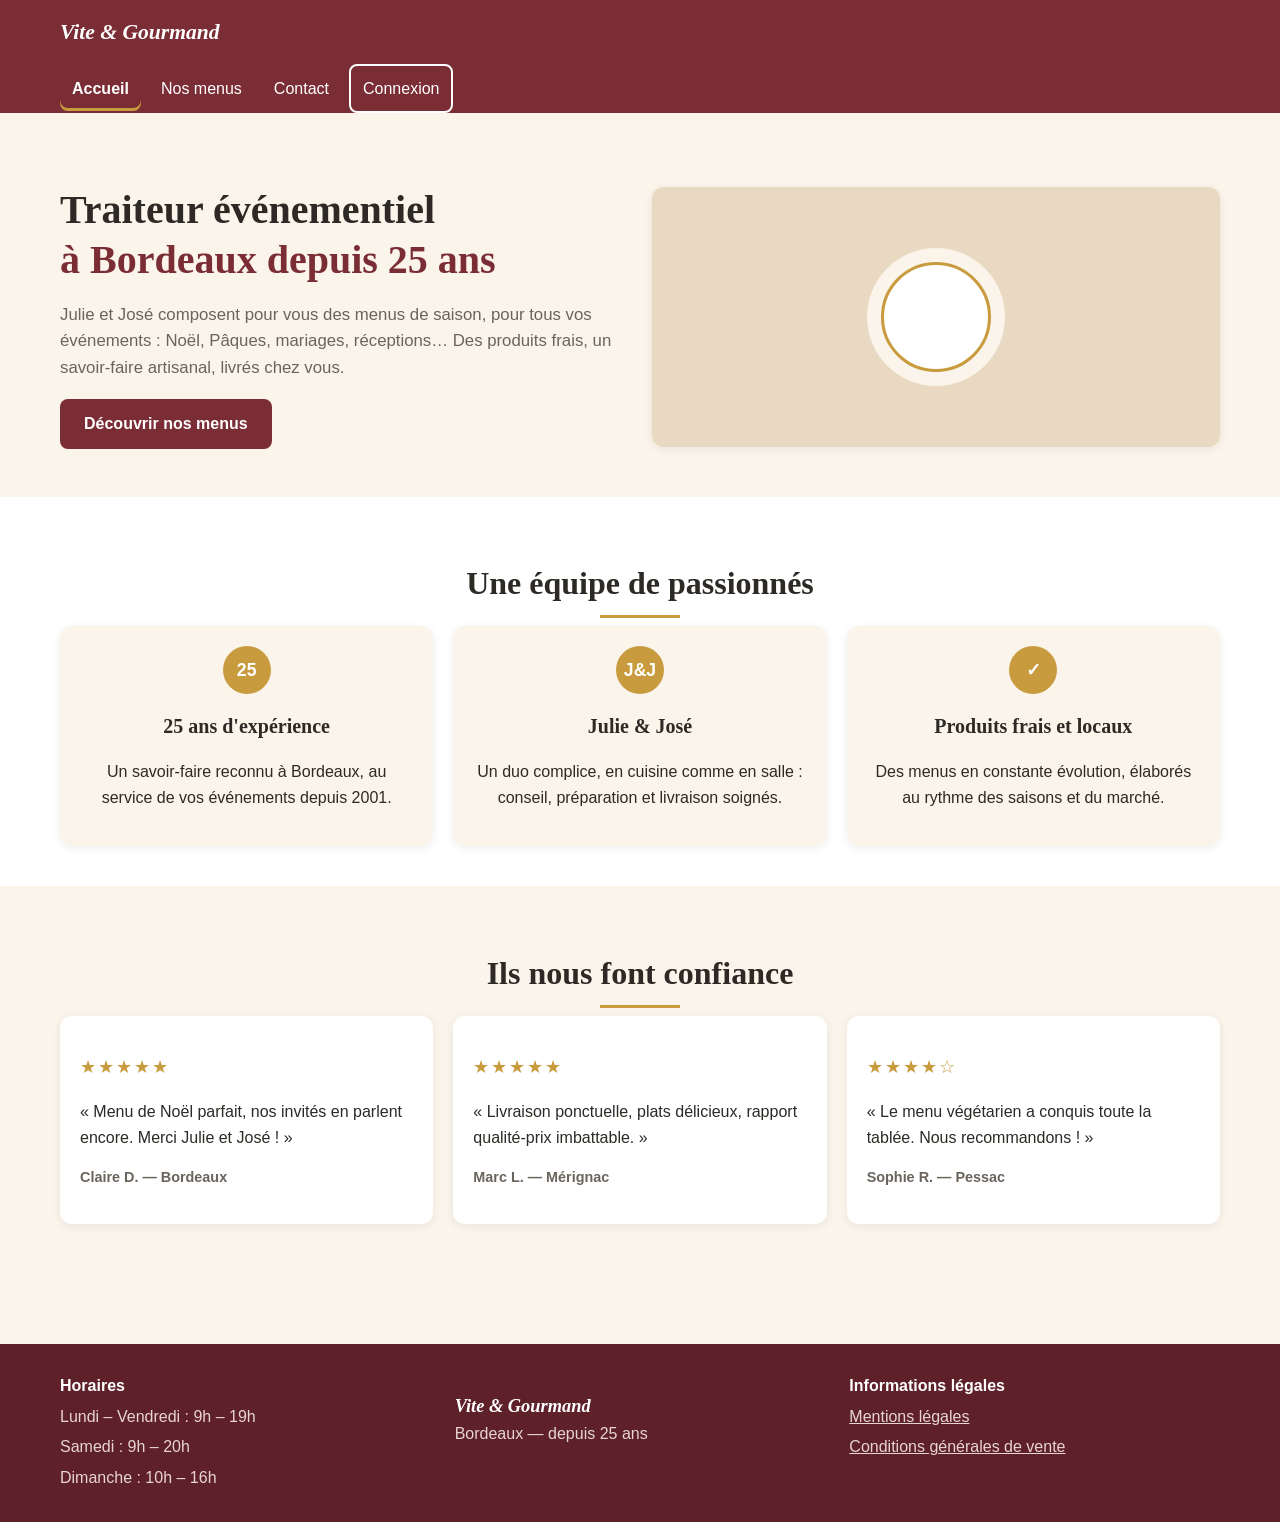
==== frontend/index.html @ def5f4ed "feat: pages accueil, vue globale des menus avec filtres et detail d'un menu" ====
<!DOCTYPE html>
<html lang="fr">
<head>
  <meta charset="UTF-8">
  <meta name="viewport" content="width=device-width, initial-scale=1">
  <meta name="description" content="Vite & Gourmand, traiteur événementiel à Bordeaux depuis 25 ans. Menus de saison pour Noël, Pâques, mariages et réceptions, livrés chez vous.">
  <title>Vite &amp; Gourmand — Traiteur événementiel à Bordeaux</title>
  <link rel="stylesheet" href="assets/css/style.css">
</head>
<body>
  <a class="skip-link" href="#contenu">Aller au contenu principal</a>

  <header class="entete">
    <div class="conteneur">
      <div class="entete__barre">
        <a class="logo" href="index.html">Vite &amp; Gourmand</a>
        <button class="nav__bouton" aria-expanded="false" aria-controls="menu-principal">
          <span></span><span></span><span></span>
          <span class="sr-only">Ouvrir le menu de navigation</span>
        </button>
      </div>
      <nav aria-label="Navigation principale">
        <ul class="nav__liste" id="menu-principal">
          <li><a class="nav__lien" href="index.html" aria-current="page">Accueil</a></li>
          <li><a class="nav__lien" href="menus.html">Nos menus</a></li>
          <li><a class="nav__lien" href="contact.html">Contact</a></li>
          <li><a class="nav__lien nav__connexion" href="connexion.html">Connexion</a></li>
        </ul>
      </nav>
    </div>
  </header>

  <main id="contenu">
    <!-- Présentation de l'entreprise -->
    <section class="hero conteneur" aria-labelledby="titre-hero">
      <div class="hero__texte">
        <h1 id="titre-hero">Traiteur événementiel <span class="accent">à Bordeaux depuis 25 ans</span></h1>
        <p>Julie et José composent pour vous des menus de saison, pour tous vos événements&nbsp;: Noël, Pâques, mariages, réceptions… Des produits frais, un savoir-faire artisanal, livrés chez vous.</p>
        <a class="btn btn--primaire" href="menus.html">Découvrir nos menus</a>
      </div>
      <div class="visuel visuel--assiette" role="img" aria-label="Photo d'un plat signature de la maison (photo à venir)"></div>
    </section>

    <!-- Professionnalisme de l'équipe -->
    <section class="section section--blanche" aria-labelledby="titre-equipe">
      <div class="conteneur">
        <h2 class="titre-section" id="titre-equipe">Une équipe de passionnés</h2>
        <div class="grille grille--3">
          <article class="carte carte--atout">
            <span class="carte__icone" aria-hidden="true">25</span>
            <h3>25 ans d'expérience</h3>
            <p>Un savoir-faire reconnu à Bordeaux, au service de vos événements depuis 2001.</p>
          </article>
          <article class="carte carte--atout">
            <span class="carte__icone" aria-hidden="true">J&amp;J</span>
            <h3>Julie &amp; José</h3>
            <p>Un duo complice, en cuisine comme en salle&nbsp;: conseil, préparation et livraison soignés.</p>
          </article>
          <article class="carte carte--atout">
            <span class="carte__icone" aria-hidden="true">✓</span>
            <h3>Produits frais et locaux</h3>
            <p>Des menus en constante évolution, élaborés au rythme des saisons et du marché.</p>
          </article>
        </div>
      </div>
    </section>

    <!-- Avis clients validés (contenu statique en attendant l'API — Phase 5) -->
    <section class="section" aria-labelledby="titre-avis">
      <div class="conteneur">
        <h2 class="titre-section" id="titre-avis">Ils nous font confiance</h2>
        <div class="grille grille--3" id="liste-avis">
          <article class="carte">
            <p class="avis__note" aria-hidden="true">★★★★★</p>
            <p><span class="sr-only">Note : 5 sur 5. </span>«&nbsp;Menu de Noël parfait, nos invités en parlent encore. Merci Julie et José&nbsp;!&nbsp;»</p>
            <p class="avis__auteur">Claire D. — Bordeaux</p>
          </article>
          <article class="carte">
            <p class="avis__note" aria-hidden="true">★★★★★</p>
            <p><span class="sr-only">Note : 5 sur 5. </span>«&nbsp;Livraison ponctuelle, plats délicieux, rapport qualité-prix imbattable.&nbsp;»</p>
            <p class="avis__auteur">Marc L. — Mérignac</p>
          </article>
          <article class="carte">
            <p class="avis__note" aria-hidden="true">★★★★☆</p>
            <p><span class="sr-only">Note : 4 sur 5. </span>«&nbsp;Le menu végétarien a conquis toute la tablée. Nous recommandons&nbsp;!&nbsp;»</p>
            <p class="avis__auteur">Sophie R. — Pessac</p>
          </article>
        </div>
      </div>
    </section>
  </main>

  <footer class="pied">
    <div class="conteneur pied__grille">
      <section aria-labelledby="pied-horaires">
        <h2 id="pied-horaires">Horaires</h2>
        <ul>
          <li>Lundi – Vendredi&nbsp;: 9h – 19h</li>
          <li>Samedi&nbsp;: 9h – 20h</li>
          <li>Dimanche&nbsp;: 10h – 16h</li>
        </ul>
      </section>
      <section aria-labelledby="pied-marque">
        <h2 id="pied-marque" class="sr-only">Vite &amp; Gourmand</h2>
        <p><span class="logo">Vite &amp; Gourmand</span><br>Bordeaux — depuis 25 ans</p>
      </section>
      <section aria-labelledby="pied-liens">
        <h2 id="pied-liens">Informations légales</h2>
        <ul>
          <li><a href="mentions-legales.html">Mentions légales</a></li>
          <li><a href="cgv.html">Conditions générales de vente</a></li>
        </ul>
      </section>
    </div>
  </footer>

  <script src="assets/js/nav.js"></script>
</body>
</html>
---- frontend/assets/css/style.css ----
/* ============================================================
   Vite & Gourmand — Feuille de style principale
   Charte graphique : docs/charte-graphique.md
   Approche : mobile-first, breakpoints 768px et 1024px
   ============================================================ */

/* ---------- Variables (palette de la charte) ---------- */
:root {
  --bordeaux:        #7B2D35;
  --bordeaux-fonce:  #5E2129;
  --creme:           #FAF4EA;
  --or:              #C99B3F;
  --charbon:         #2D2A26;
  --blanc:           #FFFFFF;
  --succes:          #2E7D32;
  --alerte:          #B3261E;
  --gris-doux:       #6B645C;
  --bordure:         #C9C2B8;
  --ombre:           0 2px 8px rgba(45, 42, 38, 0.08);
  --rayon:           12px;
  --rayon-petit:     8px;
}

/* ---------- Reset léger ---------- */
*, *::before, *::after { box-sizing: border-box; }

body {
  margin: 0;
  font-family: "Lato", Arial, Helvetica, sans-serif;
  font-size: 1rem;
  line-height: 1.6;
  color: var(--charbon);
  background-color: var(--creme);
}

h1, h2, h3 {
  font-family: "Playfair Display", Georgia, "Times New Roman", serif;
  line-height: 1.25;
}

h1 { font-size: 2rem; }
h2 { font-size: 1.6rem; }
h3 { font-size: 1.25rem; }

img { max-width: 100%; height: auto; }

a { color: var(--bordeaux); }
a:hover { color: var(--bordeaux-fonce); }

/* Focus visible sur tous les éléments interactifs (RGAA) */
a:focus-visible,
button:focus-visible,
input:focus-visible,
select:focus-visible,
textarea:focus-visible,
summary:focus-visible {
  outline: 3px solid var(--or);
  outline-offset: 2px;
}

/* ---------- Accessibilité ---------- */
.skip-link {
  position: absolute;
  left: -9999px;
  background: var(--charbon);
  color: var(--blanc);
  padding: 0.75rem 1.25rem;
  z-index: 100;
}
.skip-link:focus {
  left: 1rem;
  top: 1rem;
  color: var(--blanc);
}

.sr-only {
  position: absolute;
  width: 1px;
  height: 1px;
  margin: -1px;
  padding: 0;
  overflow: hidden;
  clip: rect(0 0 0 0);
  white-space: nowrap;
  border: 0;
}

/* ---------- Structure générale ---------- */
.conteneur {
  width: 100%;
  max-width: 1200px;
  margin-inline: auto;
  padding-inline: 1.25rem;
}

main { padding-block: 1.5rem 3rem; }

.section { padding-block: 2.5rem; }
.section--blanche { background: var(--blanc); }

.titre-section {
  text-align: center;
  margin-bottom: 0.5rem;
}
.titre-section::after {
  content: "";
  display: block;
  width: 80px;
  height: 3px;
  margin: 0.75rem auto 0;
  background: var(--or);
}

/* ---------- En-tête et navigation ---------- */
.entete {
  background: var(--bordeaux);
  color: var(--blanc);
}

.entete__barre {
  display: flex;
  align-items: center;
  justify-content: space-between;
  gap: 1rem;
  min-height: 64px;
}

.logo {
  font-family: "Playfair Display", Georgia, serif;
  font-style: italic;
  font-weight: 700;
  font-size: 1.35rem;
  color: var(--blanc);
  text-decoration: none;
}
.logo:hover, .logo:focus { color: var(--blanc); }

.nav__bouton {
  display: inline-flex;
  flex-direction: column;
  gap: 5px;
  background: none;
  border: 0;
  padding: 0.5rem;
  cursor: pointer;
}
.nav__bouton span {
  width: 24px;
  height: 3px;
  border-radius: 2px;
  background: var(--blanc);
}

.nav__liste {
  list-style: none;
  margin: 0;
  padding: 0;
  display: none;
  flex-direction: column;
  gap: 0.25rem;
  padding-bottom: 1rem;
}
.nav__liste.est-ouvert { display: flex; }

.nav__lien {
  display: block;
  padding: 0.6rem 0.75rem;
  color: var(--blanc);
  text-decoration: none;
  border-radius: var(--rayon-petit);
}
.nav__lien:hover, .nav__lien:focus { background: var(--bordeaux-fonce); color: var(--blanc); }
.nav__lien[aria-current="page"] {
  font-weight: 700;
  box-shadow: inset 0 -3px 0 var(--or);
}

.nav__connexion {
  border: 2px solid var(--blanc);
  border-radius: var(--rayon-petit);
  text-align: center;
}

/* ---------- Boutons ---------- */
.btn {
  display: inline-block;
  padding: 0.75rem 1.5rem;
  border: 0;
  border-radius: var(--rayon-petit);
  font-family: inherit;
  font-size: 1rem;
  font-weight: 700;
  text-decoration: none;
  text-align: center;
  cursor: pointer;
}

.btn--primaire {
  background: var(--bordeaux);
  color: var(--blanc);
}
.btn--primaire:hover { background: var(--bordeaux-fonce); color: var(--blanc); }

.btn--secondaire {
  background: transparent;
  color: var(--bordeaux);
  border: 2px solid var(--bordeaux);
}
.btn--secondaire:hover { background: var(--bordeaux); color: var(--blanc); }

.btn--large { width: 100%; }

/* ---------- Hero (accueil) ---------- */
.hero {
  display: grid;
  gap: 1.5rem;
  padding-block: 2rem;
}
.hero h1 { margin: 0; }
.hero h1 .accent { color: var(--bordeaux); display: block; }
.hero__texte p { color: var(--gris-doux); font-size: 1.05rem; }

/* Visuel de substitution en attendant les photos */
.visuel {
  display: grid;
  place-items: center;
  background: #EAD9C2;
  border-radius: var(--rayon);
  box-shadow: var(--ombre);
  min-height: 180px;
}
.visuel--assiette::before {
  content: "";
  width: 110px;
  height: 110px;
  border-radius: 50%;
  background: var(--blanc);
  border: 3px solid var(--or);
  box-shadow: 0 0 0 14px var(--creme);
}

/* ---------- Cartes (équipe, avis, menus) ---------- */
.grille {
  display: grid;
  gap: 1.25rem;
  grid-template-columns: 1fr;
}

.carte {
  background: var(--blanc);
  border-radius: var(--rayon);
  box-shadow: var(--ombre);
  padding: 1.25rem;
}

.carte--atout { background: var(--creme); text-align: center; }
.carte--atout .carte__icone {
  display: inline-grid;
  place-items: center;
  width: 48px;
  height: 48px;
  border-radius: 50%;
  background: var(--or);
  color: var(--blanc);
  font-weight: 700;
  font-size: 1.1rem;
}

.avis__note { color: var(--or); font-size: 1.1rem; letter-spacing: 2px; }
.avis__auteur { color: var(--gris-doux); font-weight: 700; font-size: 0.9rem; }

/* Carte menu */
.carte--menu { padding: 0; overflow: hidden; display: flex; flex-direction: column; }
.carte--menu .visuel { border-radius: var(--rayon) var(--rayon) 0 0; min-height: 140px; }
.carte--menu .visuel--assiette::before { width: 64px; height: 64px; box-shadow: 0 0 0 8px var(--creme); }
.carte--menu .carte__corps { padding: 1.25rem; display: flex; flex-direction: column; gap: 0.6rem; flex: 1; }
.carte--menu h3 { margin: 0; }
.carte--menu .carte__desc { color: var(--gris-doux); font-size: 0.95rem; margin: 0; flex: 1; }
.carte__meta { display: flex; align-items: center; justify-content: space-between; }

.badge {
  display: inline-block;
  padding: 0.2rem 0.75rem;
  border: 1px solid var(--or);
  border-radius: 999px;
  background: var(--creme);
  font-size: 0.85rem;
}

.badge--plein {
  background: var(--bordeaux);
  border-color: var(--bordeaux);
  color: var(--blanc);
}

.badge--or {
  background: var(--or);
  border-color: var(--or);
  color: var(--charbon);
  font-weight: 700;
}

.prix {
  font-family: "Playfair Display", Georgia, serif;
  font-size: 1.35rem;
  font-weight: 700;
  color: var(--bordeaux);
}

/* Pastille allergène */
.pastille {
  display: inline-block;
  padding: 0.1rem 0.6rem;
  border-radius: 999px;
  background: #F0EAE0;
  color: var(--gris-doux);
  font-size: 0.8rem;
}

/* ---------- Filtres (vue globale des menus) ---------- */
.page-menus { display: grid; gap: 1.5rem; }

.filtres {
  background: var(--blanc);
  border-radius: var(--rayon);
  box-shadow: var(--ombre);
  padding: 1.25rem;
}
.filtres summary {
  font-weight: 700;
  color: var(--bordeaux);
  cursor: pointer;
}
.filtres .champ { margin-top: 1rem; }
.filtres output { font-weight: 700; }
.filtres__fourchette { display: grid; grid-template-columns: 1fr 1fr; gap: 0.75rem; }

/* ---------- Formulaires ---------- */
.champ { margin-bottom: 1.1rem; }

.champ label {
  display: block;
  font-weight: 700;
  font-size: 0.95rem;
  margin-bottom: 0.35rem;
}

.champ input,
.champ select,
.champ textarea {
  width: 100%;
  padding: 0.65rem 0.75rem;
  border: 1.5px solid var(--bordure);
  border-radius: var(--rayon-petit);
  font-family: inherit;
  font-size: 1rem;
  background: var(--blanc);
  color: var(--charbon);
}

.champ .aide {
  font-size: 0.85rem;
  color: var(--gris-doux);
  margin-top: 0.3rem;
}

.champ--erreur input, .champ--erreur textarea { border-color: var(--alerte); }
.message-erreur { color: var(--alerte); font-size: 0.9rem; font-weight: 700; }
.message-succes { color: var(--succes); font-size: 0.9rem; font-weight: 700; }

fieldset {
  border: 1px solid var(--bordure);
  border-radius: var(--rayon-petit);
  padding: 1rem 1.25rem;
  margin: 0 0 1.5rem;
}
legend {
  font-family: "Playfair Display", Georgia, serif;
  font-weight: 700;
  color: var(--bordeaux);
  padding-inline: 0.5rem;
}

.formulaire {
  background: var(--blanc);
  border-radius: var(--rayon);
  box-shadow: var(--ombre);
  padding: 1.5rem;
  max-width: 640px;
  margin-inline: auto;
}

/* ---------- Encart conditions (mise en évidence obligatoire) ---------- */
.conditions {
  background: #FBEFEA;
  border-left: 5px solid var(--alerte);
  border-radius: var(--rayon-petit);
  padding: 1rem 1.25rem;
  margin-block: 1.25rem;
}
.conditions h2, .conditions h3 {
  color: var(--alerte);
  font-family: inherit;
  font-size: 1rem;
  margin-top: 0;
}
.conditions ul { margin: 0; padding-left: 1.25rem; }

/* ---------- Détail d'un menu ---------- */
.fil-ariane {
  font-size: 0.9rem;
  color: var(--gris-doux);
  margin-block: 1rem;
}
.fil-ariane ol { list-style: none; display: flex; flex-wrap: wrap; gap: 0.4rem; padding: 0; margin: 0; }
.fil-ariane li + li::before { content: "›"; margin-right: 0.4rem; }

.galerie { display: grid; gap: 0.75rem; }
.galerie__vignettes { display: grid; grid-template-columns: repeat(3, 1fr); gap: 0.75rem; }
.galerie__vignettes .visuel { min-height: 90px; }

.bloc-prix {
  background: var(--blanc);
  border-radius: var(--rayon);
  box-shadow: var(--ombre);
  padding: 1.25rem;
  margin-block: 1.25rem;
}
.bloc-prix .prix { font-size: 1.75rem; }
.stock { color: var(--gris-doux); font-size: 0.95rem; }

.composition { display: grid; gap: 1.25rem; }
.composition h3 { color: var(--bordeaux); }
.composition ul { list-style: none; padding: 0; margin: 0; display: grid; gap: 0.9rem; }
.composition .plat__titre { font-weight: 700; display: block; }

/* ---------- Récapitulatif de prix (commande) ---------- */
.recap-prix { width: 100%; border-collapse: collapse; }
.recap-prix th, .recap-prix td { text-align: left; padding: 0.5rem 0.25rem; border-bottom: 1px solid var(--creme); }
.recap-prix td:last-child { text-align: right; font-weight: 700; }
.recap-prix tfoot td { font-size: 1.2rem; color: var(--bordeaux); border-top: 2px solid var(--or); border-bottom: 0; }

/* ---------- Tableaux (espaces connectés) ---------- */
.tableau { width: 100%; border-collapse: collapse; background: var(--blanc); border-radius: var(--rayon); overflow: hidden; box-shadow: var(--ombre); }
.tableau th { background: var(--bordeaux); color: var(--blanc); text-align: left; padding: 0.75rem; }
.tableau td { padding: 0.75rem; border-bottom: 1px solid var(--creme); }
.tableau-defilant { overflow-x: auto; }

.statut { display: inline-block; padding: 0.15rem 0.7rem; border-radius: 999px; font-size: 0.85rem; font-weight: 700; }
.statut--cree { background: #EEE8DC; color: var(--charbon); }
.statut--accepte { background: #E7F0E8; color: var(--succes); }
.statut--en-cours { background: #F5E9D0; color: #8A6516; }
.statut--terminee { background: var(--succes); color: var(--blanc); }
.statut--alerte { background: #FBEFEA; color: var(--alerte); }

/* ---------- Pied de page ---------- */
.pied {
  background: var(--bordeaux-fonce);
  color: #E8D5D0;
  margin-top: 2rem;
}
.pied a { color: #E8D5D0; }
.pied a:hover, .pied a:focus { color: var(--blanc); }
.pied__grille {
  display: grid;
  gap: 1.5rem;
  padding-block: 2rem;
}
.pied h2 {
  font-size: 1rem;
  color: var(--blanc);
  font-family: inherit;
  margin: 0 0 0.5rem;
}
.pied ul { list-style: none; margin: 0; padding: 0; display: grid; gap: 0.3rem; }
.pied .logo { font-size: 1.15rem; }

/* ---------- Pages de contenu (mentions, CGV) ---------- */
.contenu-texte { max-width: 800px; margin-inline: auto; }
.contenu-texte h2 { color: var(--bordeaux); margin-top: 2rem; }

/* ---------- Espaces connectés (dashboards) ---------- */
.dashboard { display: grid; gap: 1.5rem; }
.dashboard__nav ul { list-style: none; margin: 0; padding: 0; display: flex; flex-wrap: wrap; gap: 0.5rem; }
.dashboard__nav a {
  display: block;
  padding: 0.5rem 1rem;
  background: var(--blanc);
  border-radius: 999px;
  box-shadow: var(--ombre);
  text-decoration: none;
  font-weight: 700;
}
.dashboard__nav a[aria-current="true"] { background: var(--bordeaux); color: var(--blanc); }

/* ============================================================
   Tablette : ≥ 768px
   ============================================================ */
@media (min-width: 768px) {
  h1 { font-size: 2.5rem; }
  h2 { font-size: 2rem; }

  /* Navigation horizontale, burger masqué */
  .nav__bouton { display: none; }
  .nav__liste {
    display: flex;
    flex-direction: row;
    align-items: center;
    gap: 0.5rem;
    padding-bottom: 0;
  }

  .grille--2 { grid-template-columns: repeat(2, 1fr); }
  .grille--3 { grid-template-columns: repeat(2, 1fr); }

  .hero { grid-template-columns: 1fr 1fr; align-items: center; padding-block: 3rem; }
  .visuel { min-height: 260px; }

  .pied__grille { grid-template-columns: repeat(3, 1fr); align-items: start; }

  .galerie { grid-template-columns: 2fr 1fr; }
  .galerie__vignettes { grid-template-columns: 1fr; }

  .composition { grid-template-columns: repeat(3, 1fr); }

  .filtres__fourchette { grid-template-columns: 1fr 1fr; }
}

/* ============================================================
   Bureau : ≥ 1024px
   ============================================================ */
@media (min-width: 1024px) {
  .grille--3 { grid-template-columns: repeat(3, 1fr); }

  /* Vue menus : filtres en barre latérale */
  .page-menus { grid-template-columns: 300px 1fr; align-items: start; }
  .filtres { position: sticky; top: 1rem; }

  .fiche-menu { display: grid; grid-template-columns: 1fr 1fr; gap: 2.5rem; align-items: start; }
}
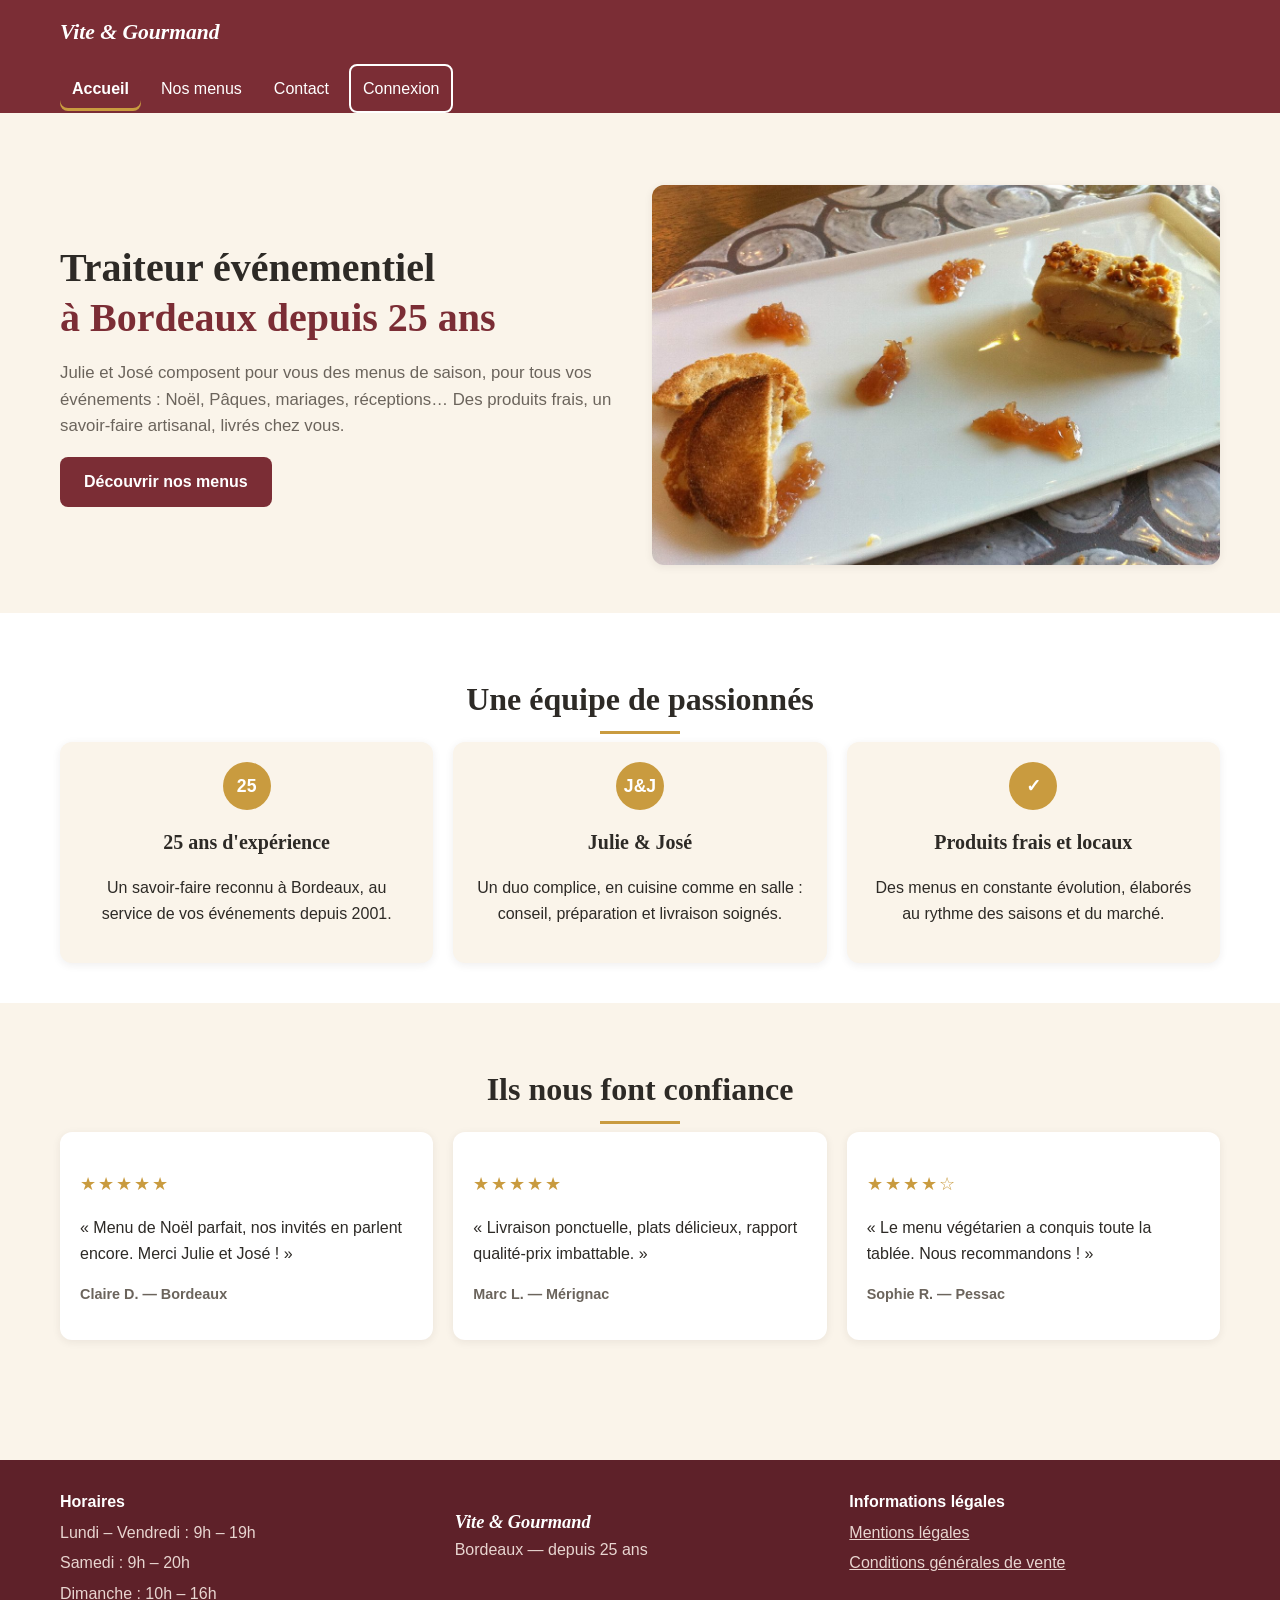
==== commit 274888da: "feat: integration des photos (hero, cartes menus, galerie detail) et chemin d'image dans l'API menus" ====
--- a/frontend/index.html
+++ b/frontend/index.html
@@ -3,6 +3,7 @@
 <head>
   <meta charset="UTF-8">
   <meta name="viewport" content="width=device-width, initial-scale=1">
+  <meta http-equiv="Content-Security-Policy" content="default-src 'self'">
   <meta name="description" content="Vite & Gourmand, traiteur événementiel à Bordeaux depuis 25 ans. Menus de saison pour Noël, Pâques, mariages et réceptions, livrés chez vous.">
   <title>Vite &amp; Gourmand — Traiteur événementiel à Bordeaux</title>
   <link rel="stylesheet" href="assets/css/style.css">
@@ -38,7 +39,7 @@
         <p>Julie et José composent pour vous des menus de saison, pour tous vos événements&nbsp;: Noël, Pâques, mariages, réceptions… Des produits frais, un savoir-faire artisanal, livrés chez vous.</p>
         <a class="btn btn--primaire" href="menus.html">Découvrir nos menus</a>
       </div>
-      <div class="visuel visuel--assiette" role="img" aria-label="Photo d'un plat signature de la maison (photo à venir)"></div>
+      <img class="photo-plat" src="assets/img/hero.jpg" alt="Foie gras et toasts dressés à l'assiette, une entrée signature de la maison">
     </section>
 
     <!-- Professionnalisme de l'équipe -->
@@ -115,5 +116,6 @@
   </footer>
 
   <script src="assets/js/nav.js"></script>
+  <script src="assets/js/accueil.js"></script>
 </body>
 </html>
--- a/frontend/assets/css/style.css
+++ b/frontend/assets/css/style.css
@@ -220,7 +220,20 @@
 .hero h1 .accent { color: var(--bordeaux); display: block; }
 .hero__texte p { color: var(--gris-doux); font-size: 1.05rem; }
 
-/* Visuel de substitution en attendant les photos */
+/* ---------- Photos (Wikimedia Commons — crédits : docs/credits-images.md) ---------- */
+.photo-plat {
+  display: block;
+  width: 100%;
+  object-fit: cover;
+  border-radius: var(--rayon);
+  box-shadow: var(--ombre);
+}
+.hero .photo-plat { min-height: 240px; max-height: 380px; height: 100%; }
+.carte--menu .photo-plat { height: 150px; border-radius: var(--rayon) var(--rayon) 0 0; box-shadow: none; }
+.galerie > .photo-plat { min-height: 240px; max-height: 420px; }
+.galerie__vignettes .photo-plat { height: 110px; border-radius: var(--rayon-petit); box-shadow: none; }
+
+/* Visuel de substitution si un menu n'a pas encore de photo */
 .visuel {
   display: grid;
   place-items: center;
@@ -453,6 +466,12 @@
 .statut--terminee { background: var(--succes); color: var(--blanc); }
 .statut--alerte { background: #FBEFEA; color: var(--alerte); }
 
+/* ---------- Utilitaires (remplacent les styles inline : CSP stricte) ---------- */
+.liste-nue { list-style: none; padding: 0; margin: 0; }
+.champ--espace { margin-top: 1rem; }
+.case-simple { width: auto; }
+.pleine-largeur { max-width: 100%; }
+
 /* ---------- Pied de page ---------- */
 .pied {
   background: var(--bordeaux-fonce);
